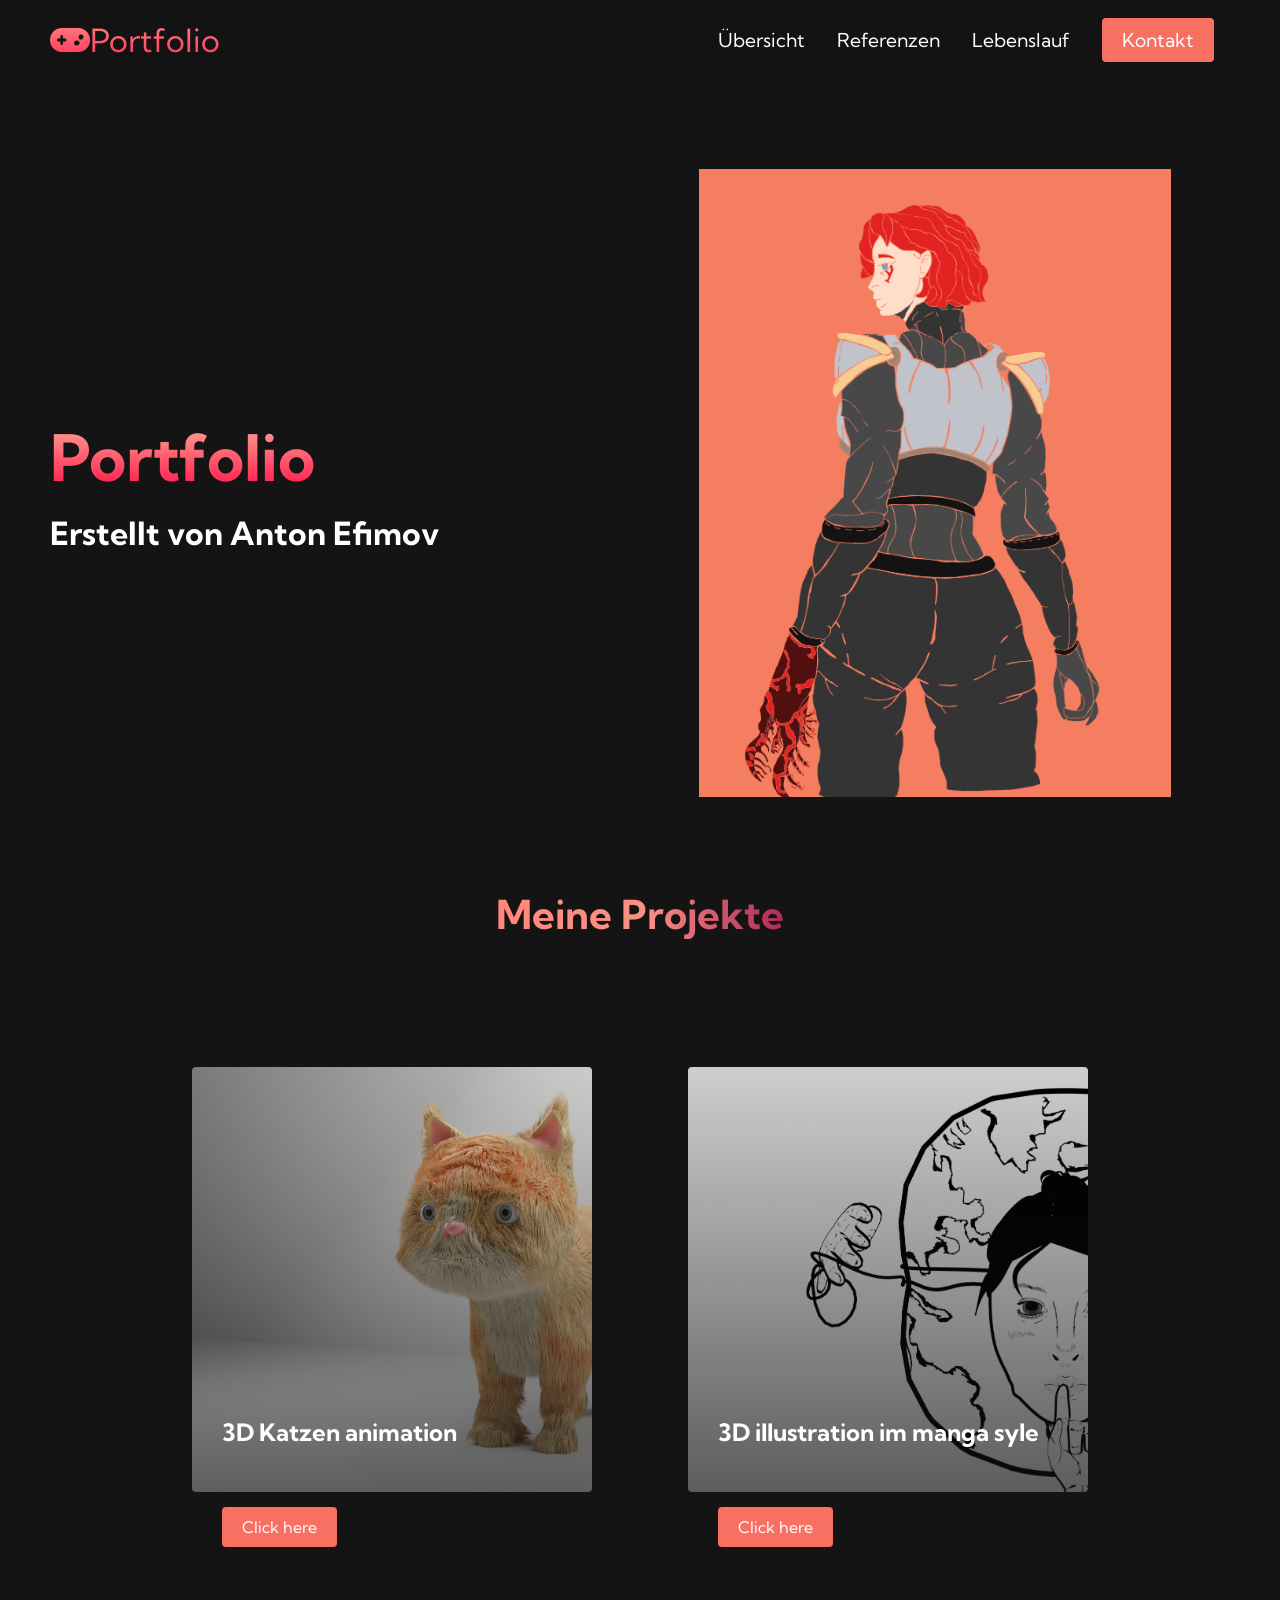
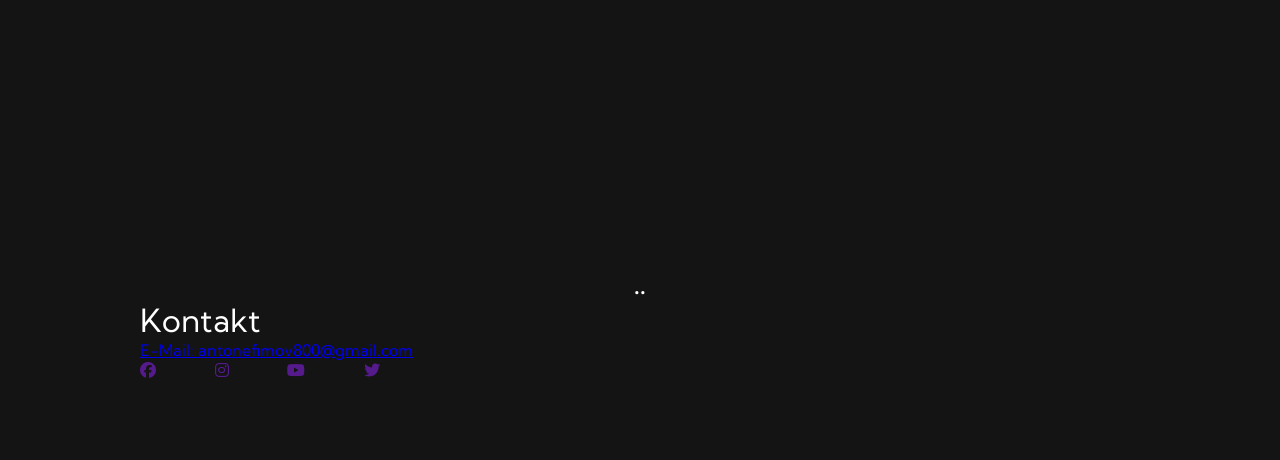
==== index.html @ 34f64ff2 "Add files via upload" ====
<!DOCTYPE html>
<html lang="en">
<head>
  <meta charset="UTF-8" />
  <meta name="viewport" content="width=device-width, 
  initial-scale=1.0"/>
  <title>Projekt RPG</title>
  <link rel="stylesheet" href="Übersicht styles.css"/>
  <link rel="stylesheet" href="https://cdnjs.cloudflare.com/ajax/libs/font-awesome/6.7.2/css/all.min.css" integrity="sha512-Evv84Mr4kqVGRNSgIGL/F/aIDqQb7xQ2vcrdIwxfjThSH8CSR7PBEakCr51Ck+w+/U6swU2Im1vVX0SVk9ABhg==" crossorigin="anonymous" referrerpolicy="no-referrer" />
  
  <link rel="preconnect" href="https://fonts.googleapis.com">
<link rel="preconnect" href="https://fonts.gstatic.com" crossorigin>
<link href="https://fonts.googleapis.com/css2?family=Kumbh+Sans&display=swap" rel="stylesheet">
<link href="file:///C:/Users/efimo/OneDrive/Desktop/Webseite-Arbeitsprope-%20Anton%20Efimov/Portfolio.html">


</head>
 <body>
   <!--Navbar Secktion-->
   <nav class="navbar">
     <div class="navbar__container">
       <a href="" id="navbar__logo">
         <i class="fa-solid fa-gamepad"></i>Portfolio
       </a>

       <div class="navbar__toggle" id="mobile-menu">
         <span class="bar"></span>
         <span class="bar"></span>
         <span class="bar"></span>
       </div>
       <ul class="navbar__menu">
         <li class="navbar__item">
           <a href="index.html" class="navbar__links">Übersicht</a>
         </li>
         <li class="navbar__item">
           <a href="#Projekte" class="navbar__links">Referenzen</a>
         </li>
         <li class="navbar__item">
           <a href="Lebenslauf.html" class="navbar__links">Lebenslauf</a>
         </li>
         <li class="navbar__btn">
           <a href="#Kontakt" class="button">Kontakt</a>
         </li>
        </ul>
     </div>
   </nav>
    
   <!--Hero Section-->
   <div class="main">
     <div class="main__container">
       <div class="main__content">
         <h1>Portfolio</h1>
         <h2></h2>
         <p>Erstellt von Anton Efimov</p>
         </div>
         <div class="main__img--container">
         <img src='bilder/pose 3.png' alt="pic" id="main__img">
        </div>
     </div>
   </div>

   <!--Services Section-->
   <div class="services">
    <h1>Meine Projekte</h1>
    <div class="services__container" id="Projekte">
       <a href="Portfolio copy.html" class="services__card">
        <h2>3D Katzen animation</h2>
        <p></p>
        <button>Click here</button>
       </a>
        <a href="Portfolio.html" class="services__card">
         <h2>3D illustration im manga syle</h2>
         <p></p>
         <button>Click here</button>
        </a>
   </div>
   </div>

   <!--Footer Sektion-->
   <div class="footer__container" id="Kontakt">
   <div class="footer__links">
    <div class="footer__links--wrapper">
     <div class="footer__link--items">
      <h2></h2>
      <a href=""></a>
      <a href=""></a>
      <a href=""></a>
      <a href=""></a>
      <a href=""></a>
     </div>
     <div class="footer__link--items">
      <h2></h2>
      <a href=""></a>
      <a href=""></a>
      <a href=""></a>
      <a href=""></a>
     </div>  
    </div>
    <div class="footer__links--wrapper">
      <div class="footer__link--items">
       <h2>.</h2>
       <a href=""> </a>
       <a href=""></a>
       <a href=""></a>
       <a href=""></a>
      </div>
      <div class="footer__link--items">
       <h2>.</h2>
       <a href=""></a>
       <a href=""></a>
       <a href=""></a>
       <a href=""></a>
      </div>  
     </div>
   </div>
   <div class="social__media">
    <div class="social__media--wrap">
      <div class="footer__logo">
        <a href="" id="footer__logo"><i class=fas
          fa-gem></i>Kontakt</a>
      </div>
      <p class="website__rights"><a href="mailto:antonefimov800@gmail.com">E-Mail: antonefimov800@gmail.com</a></p>
         <div class="social__icons">
          <a href="" class="social__icon--link" target="_blank">
            <i class="fab fa-facebook"></i>
          </a>
          <a href="" class="social__icon--link" target="_blank">
            <i class="fab fa-instagram"></i>
          </a>
          <a href="" class="social__icon--link" target="_blank">
            <i class="fab fa-youtube"></i>
          </a>
          <a href="" class="social__icon--link" target="_blank">
            <i class="fab fa-twitter"></i>
          </a>
         </div>
    </div>
   </div>
   </div>
   

   <script src="app.js"></script>       
  </body>
</html>
---- Übersicht styles.css ----
*{
  box-sizing: border-box;
  margin: 0;
  padding: 0;
  font-family: 'Kumbh Sans', sans-serif;
}

.navbar {
  background: #131313;
  height: 80px;
  display: flex;
  justify-content: center;
  align-items: center;
  font-size: 1.2rem;
  position: sticky;
  top: 0;
  z-index: 999;
}


.navbar__container {
  display: flex;
  justify-content: space-between;
  height: 80px;
  z-index: 1;
  width: 100%;
  max-width: 1300px;
  margin: 0 auto;
  padding: 0 50px;
}

#navbar__logo{
  background-color:#ff8177;
  background-image: linear-gradient(to top, #ff0844 0%, #ffb199 100%);
  background-size: 100%;
  -webkit-background-clip: text;
  -moz-background-clip: text;
  -webkit-text-fill-color: transparent;
  -moz-text-fill-color: transparent;
  display: flex;
  align-items: center;
  cursor: pointer;
  text-decoration: none;
  font-size: 2rem;
}

.fa-gem{
  margin-right: 0.5rem;
}

.navbar__menu{
  display: flex;
  align-items: center;
  list-style: none;
  text-align: center;
}

.navbar__item{
  height: 80px;
}

.navbar__links {
  color: #fff;
  display: flex;
  align-items: center;
  justify-content: center;
  text-decoration: none;
  padding: 0 1rem;
  height: 100%;
}

.navbar__btn {
 display: flex;
 justify-content: center;
 align-items: center;
 padding: 0 1rem;
 width: 100%;
}

.button{
  display: flex;
  justify-content: center;
  align-items: center;
  text-decoration: none;
  padding: 10px 20px;
  height: 100%;
  width: 100%;
  border: none;
  outline: none;
  border-radius: 4px;
  background: #f77062;
  color: #fff;
}

.button:hover{
  background: #4837ff;
  transition: all 0.3s ease;
}

.navbar__links:hover{
  color: #f77062;
  transition: all 0.3s ease;
}

@media screen and (max-width: 960px) {
  .navbar__container {
    display: flex;
    justify-content: space-between;
    align-items: center;
    height: 80px;
    width: 100%;
    max-width: 1300px;
    padding: 0;
    z-index: 10;
  }

  .navbar__menu {
    display: grid;
    grid-template-columns: 1fr;
    width: 100%;
    margin: 0;
    position: absolute;
    top: -100vh;
    opacity: 0;
    transition: all 0.5s ease;
    height: 50vh;
    background: #131313;
    z-index: 1;
  }

  .navbar__menu.active {
    top: 100%;
    opacity: 1;
    z-index: 99;
    font-size: 1.6rem;
  }

  #navbar__logo {
    padding-left: 25px;
  }

  
  .navbar__toggle .bar {
    display: block;
    width: 25px;
    height: 3px;
    margin: 5px auto;
    background: #fff;
    cursor: pointer;
    transition: all 0.3s ease-in-out;
  }

  .navbar__item {
    width: 100%;
  }

  .navbar__links {
    display: flex;
    justify-content: center;
    align-items: center;
    padding: 2rem;
    width: 100%;
    text-align: center;
  }

  #mobile-menu {
    position: absolute;
    top: 20%;
    right: 5%;
    transform: translate(5%, 20%);
  }

  .navbar__btn {
    padding-bottom: 2rem;
  }

  .button {
    display: flex;
    justify-content: center;
    align-items: center;
    width: 80%;
    height: 80px;
    margin: 0 auto;
  }

 
  #mobile-menu.is-active .bar:nth-child(2) {
    opacity: 0;
  }

  #mobile-menu.is-active .bar:nth-child(1) {
    transform: translateY(8px) rotate(45deg);
  }

  #mobile-menu.is-active .bar:nth-child(3) {
    transform: translateY(-8px) rotate(-45deg);
  }
}


/*Hero Section CSS*/
.main {
  background-color: #141414;
}

.main__container {
  display: grid;
  grid-template-columns: 1fr 1fr;
  align-items: center;
  justify-self: center;
  margin: 0 auto;
  height: 90vh;
  background-color: #141414;
  z-index: 1;
  width: 100%;
  max-width: 1300px;
  padding: 0 50px;
}

.main__content h1 {
  font-size: 4rem;
  background-color: #ff8177;
  background-image: linear-gradient(to top, #ff0844 0%, #ffb199 100%);
  background-size: 100%;
  -webkit-background-clip: text;
  -moz-background-clip: text;
  background-clip: text;
  -webkit-text-fill-color: transparent;
  -moz-text-fill-color: transparent;
}

.main__content h2 {
  font-size: 4rem;
  background-color: #ff8177;
  background-image: linear-gradient(to top, #b721ff 0%, #21d4fd 100%);
  background-size: 100%;
  -webkit-background-clip: text;
  -moz-background-clip: text;
  background-clip: text;
  -webkit-text-fill-color: transparent;
  -moz-text-fill-color: transparent;
}

.main__content p{
  margin-top: 1rem;
  font-size: 2rem;
  font-weight:700;
  color: #fff;
}


.main__img--container {
  text-align: center;
}

#main__img{
  height: 80%;
  width: 80%;
}

/*Mobile*/
@media screen and (max-width: 768px) {
  .main__container{
    display: grid;
    grid-template-columns: auto;
    align-items: center;
    justify-self: center;
    width: 100%;
    margin: 0 auto;
    height: 90vh;
  }

  .main__content {
    text-align: center;
    margin-bottom: 4rem;
  }

  .main__content h1 {
    font-size: 2.5rem;
    margin-top: 2rem;
  }

  .main__content h2 {
    font-size: 3rem;
  }

  .main__content p {
  margin-top: 1rem;
  font-size: 1.5rem;
  }
  
}


@media screen and (max-width: 480px) {
  .main__content h1 {
    font-size: 2rem;
    margin-top: 3rem;
  }

  .main__content h2 {
    font-size: 2rem;
  }

  .main__content p {
  margin-top: 2rem;
  font-size: 1.5rem;
  }

  .main__btn{
     padding: 12px 36px;
     margin: 2.5rem 0;
  }

}

/*Servies Section CSS */
.services {
  background: #141414;
  display: flex;
  flex-direction: column;
  align-items: center;
  height: 100vh;
}

.services h1 {
  background-color: #ff8177;
  background-image: linear-gradient(
    to right,
     #ff8177 0%,
     #ff867a 0%,
     #ff8c7f 21%,
     #f99185 52%,
     #cf556c 78%,
     #b12a5b 100%
   );
   background-size: 100%;
   margin-bottom: 5rem;
   font-size: 2.5rem;
   -webkit-background-clip: text;
   -moz-background-clip: text;
   background-clip: text;
   -webkit-text-fill-color: transparent;
   -moz-text-fill-color: transparent;
}

.services__container{
  display: flex;
  justify-content: center;
  flex-wrap: wrap;
}

.services__card {
  margin: 3rem;
  height: 425px;
  width: 400px;
  border-radius : 4px;
  background-image: linear-gradient(to bottom, rgba(0,0,0,0) 0%, rgba(17,
  17,17, 0.6) 100%), url('bilder/katze.png');
  background-size: cover;
  position: relative;
  color: #fff;
}

.services__card:nth-child(2) {
  background-image: linear-gradient(
    to bottom,
    rgba(0,0,0,0) 0%,
    rgba(17,17,17,0.6) 100%
  ),
  url('bilder/Bild.png');
}

.services h2 {
  position:absolute;
  top: 350px;
  left: 30px;
}

.services__card p {
  position: absolute;
  top: 400px;
  left: 30px;
}

.services__card button{
  color: #fff;
  padding: 10px 20px;
  border: none;
  outline: none;
  border-radius: 4px;
  background: #f77062;
  position: absolute;
  top: 440px;
  left: 30px;
  font-size: 1rem;
  cursor: pointer;
}

.services__card:hover {
  transform: scale(1.075);
  transition: 0.2s ease-in;
  cursor: pointer;
}

@media screen and (max-width: 960px) {
  .services {
    height: 1600px;
  }

  .services h1 {
    font-size: 2rem;
    margin-top: 12rem;
  }
}

@media screen and (max-width: 480px) {
  .services{
    height: 1400px;
  }

  .services h1 {
    font-size: 1.2rem;
  }

  .services__card {
    width: 300px;
  }
}

/* Footer CSS */
.footer__container{
  background-color: #141414;
  padding: 5rem 0;
  display: flex;
  flex-direction: column;
  justify-content: center;
  align-items: center;
}

#footer__logo {
  color: #fff;
  display: flex;
  align-items: center;
  cursor: pointer;
  text-decoration: none;
  font-size: 2rem;
}

.footer__links {
  width: 100%;
  max-width: 1000px;
  display: flex;
  justify-content: center;
  color: #fff;
}

.footer__links--wrapper{
  display: flex;
}

.footer__links--items{
  display:flex ;
  flex-direction: column;
  align-items: flex-start;
  width: 160px;
  text-align: left;
  width: 160px;
  box-sizing: border-box;
}

.footer__links--items h2 {
  margin-bottom: 16px;
}

.footer__links--items > h2 {
  color: #fff;
}

.footer__link--items a {
  color: #fff;
  text-decoration: none;
  margin-bottom: 0.5rem;
}

.footer__links--items a:hover {
  color: #e9e9e9;
  transition: 0.3s ease-out;
}

/* Social Icons*/
.social__icons--link {
  color: #fff;
  font-size: 24px;
}

.social__media {
  max-width: 1000px;
  width: 100%;
}

.social__media--warp {
  display: flex;
  justify-content: space-between;
  align-items: center;
  width: 90%;
  max-width: 1000px;
  margin: 40px auto 0 auto;
}

.social__icons {
  display: flex;
  justify-content: space-between;
  align-items: center;
  width: 240px;
}

.social__logo {
  color: #fff;
  justify-self: flex-start;
  margin-left: 20px;
  cursor: pointer;
  text-decoration: none;
  font-size: 2rem;
  display: flex;
  align-items: center;
  margin-bottom: 16px;
}

.website__rights {
  color: #fff;
}

@media screen and (max-width: 820px) {
 .footer__links {
  padding-top: 2rem;
 }

 #footer__logo {
  margin-bottom: 2rem;
 }

 .website__rights {
  margin-bottom: 2rem;
 }

 .footer__links--wrapper {
  flex-direction: column;
 }

 .social__media--warp {
  flex-direction: column;
 }
}

@media screen and (max-width: 480px) {
  .footer__link--items {
    margin: 0;
    padding: 10px;
    width: 100%;
  }
}
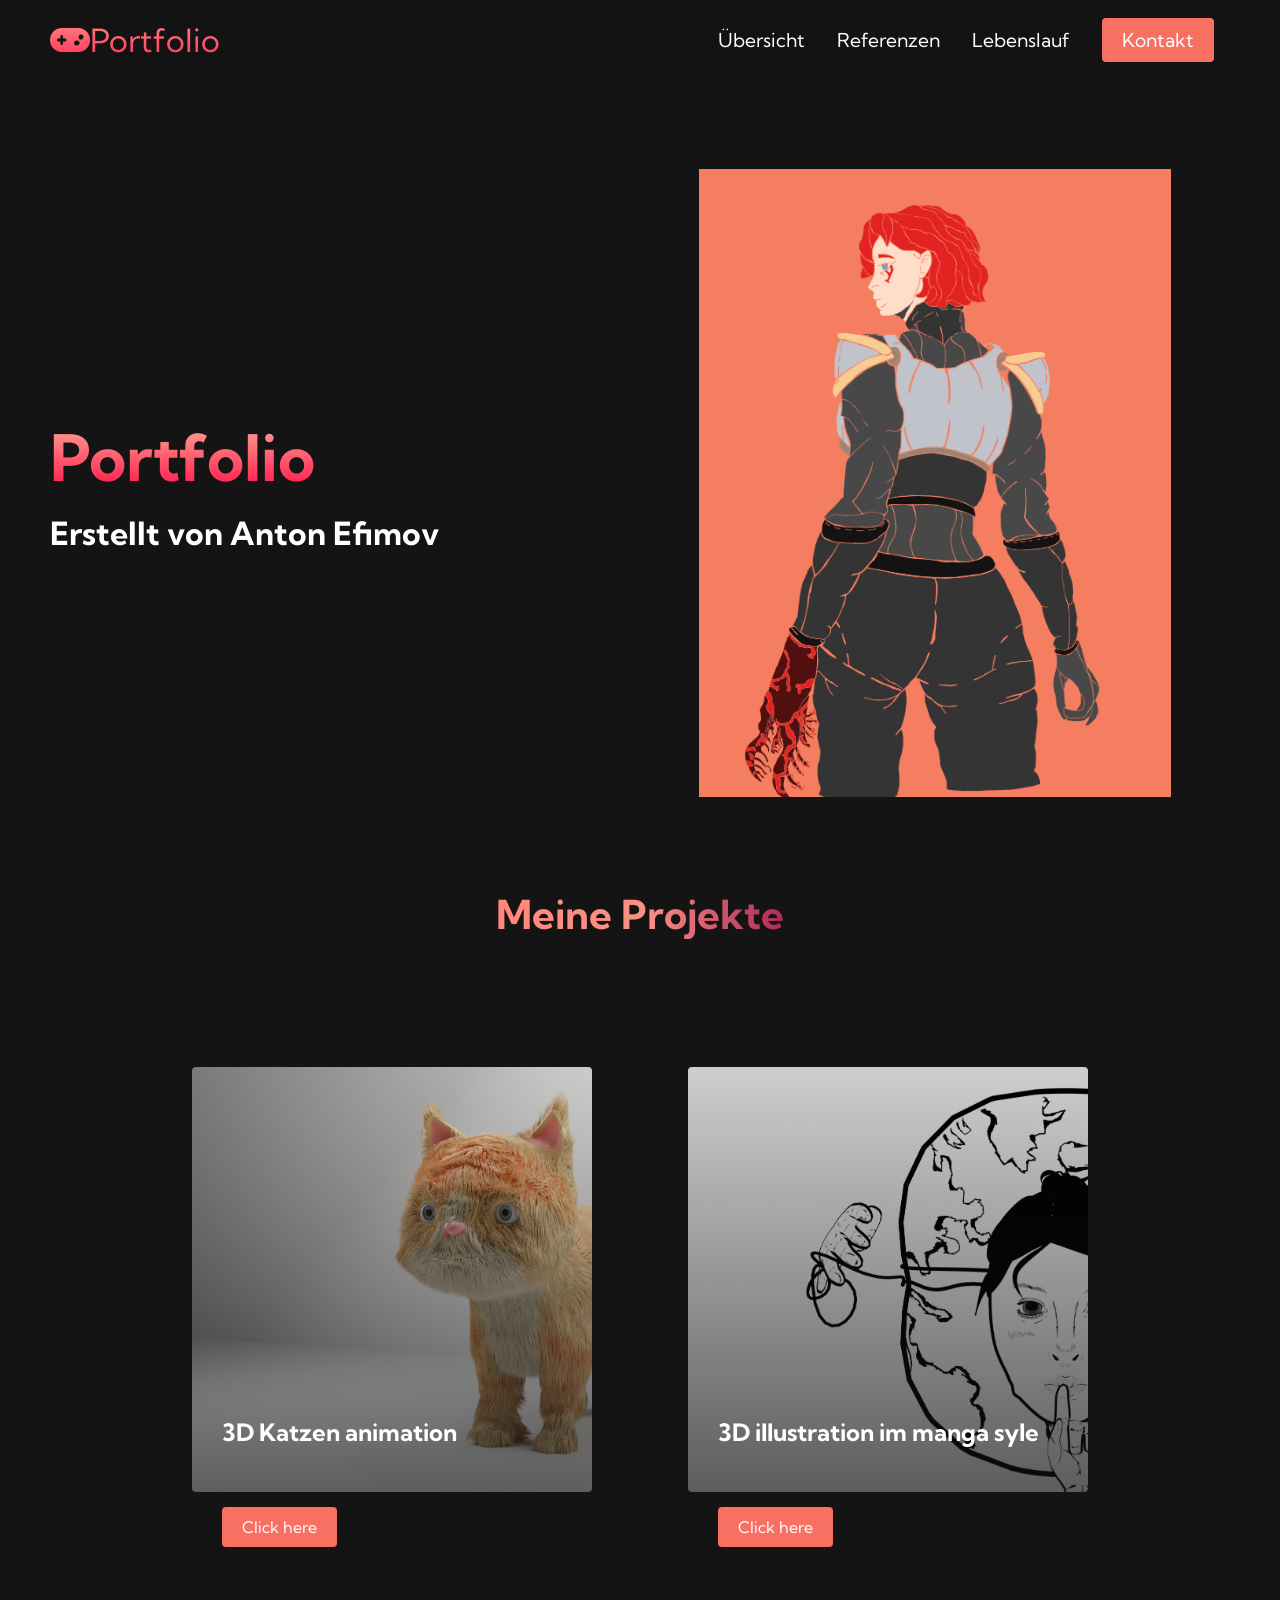
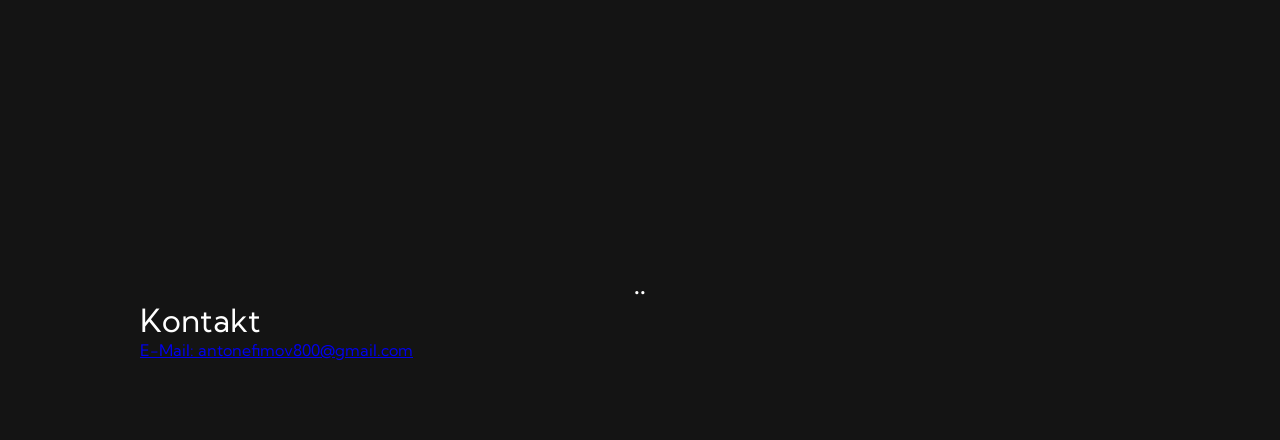
==== commit 077e45d1: "Update index.html" ====
--- a/index.html
+++ b/index.html
@@ -120,18 +120,13 @@
           fa-gem></i>Kontakt</a>
       </div>
       <p class="website__rights"><a href="mailto:antonefimov800@gmail.com">E-Mail: antonefimov800@gmail.com</a></p>
-         <div class="social__icons">
           <a href="" class="social__icon--link" target="_blank">
-            <i class="fab fa-facebook"></i>
           </a>
           <a href="" class="social__icon--link" target="_blank">
-            <i class="fab fa-instagram"></i>
           </a>
           <a href="" class="social__icon--link" target="_blank">
-            <i class="fab fa-youtube"></i>
           </a>
           <a href="" class="social__icon--link" target="_blank">
-            <i class="fab fa-twitter"></i>
           </a>
          </div>
     </div>
@@ -144,3 +139,4 @@
 </html>
 
 
+
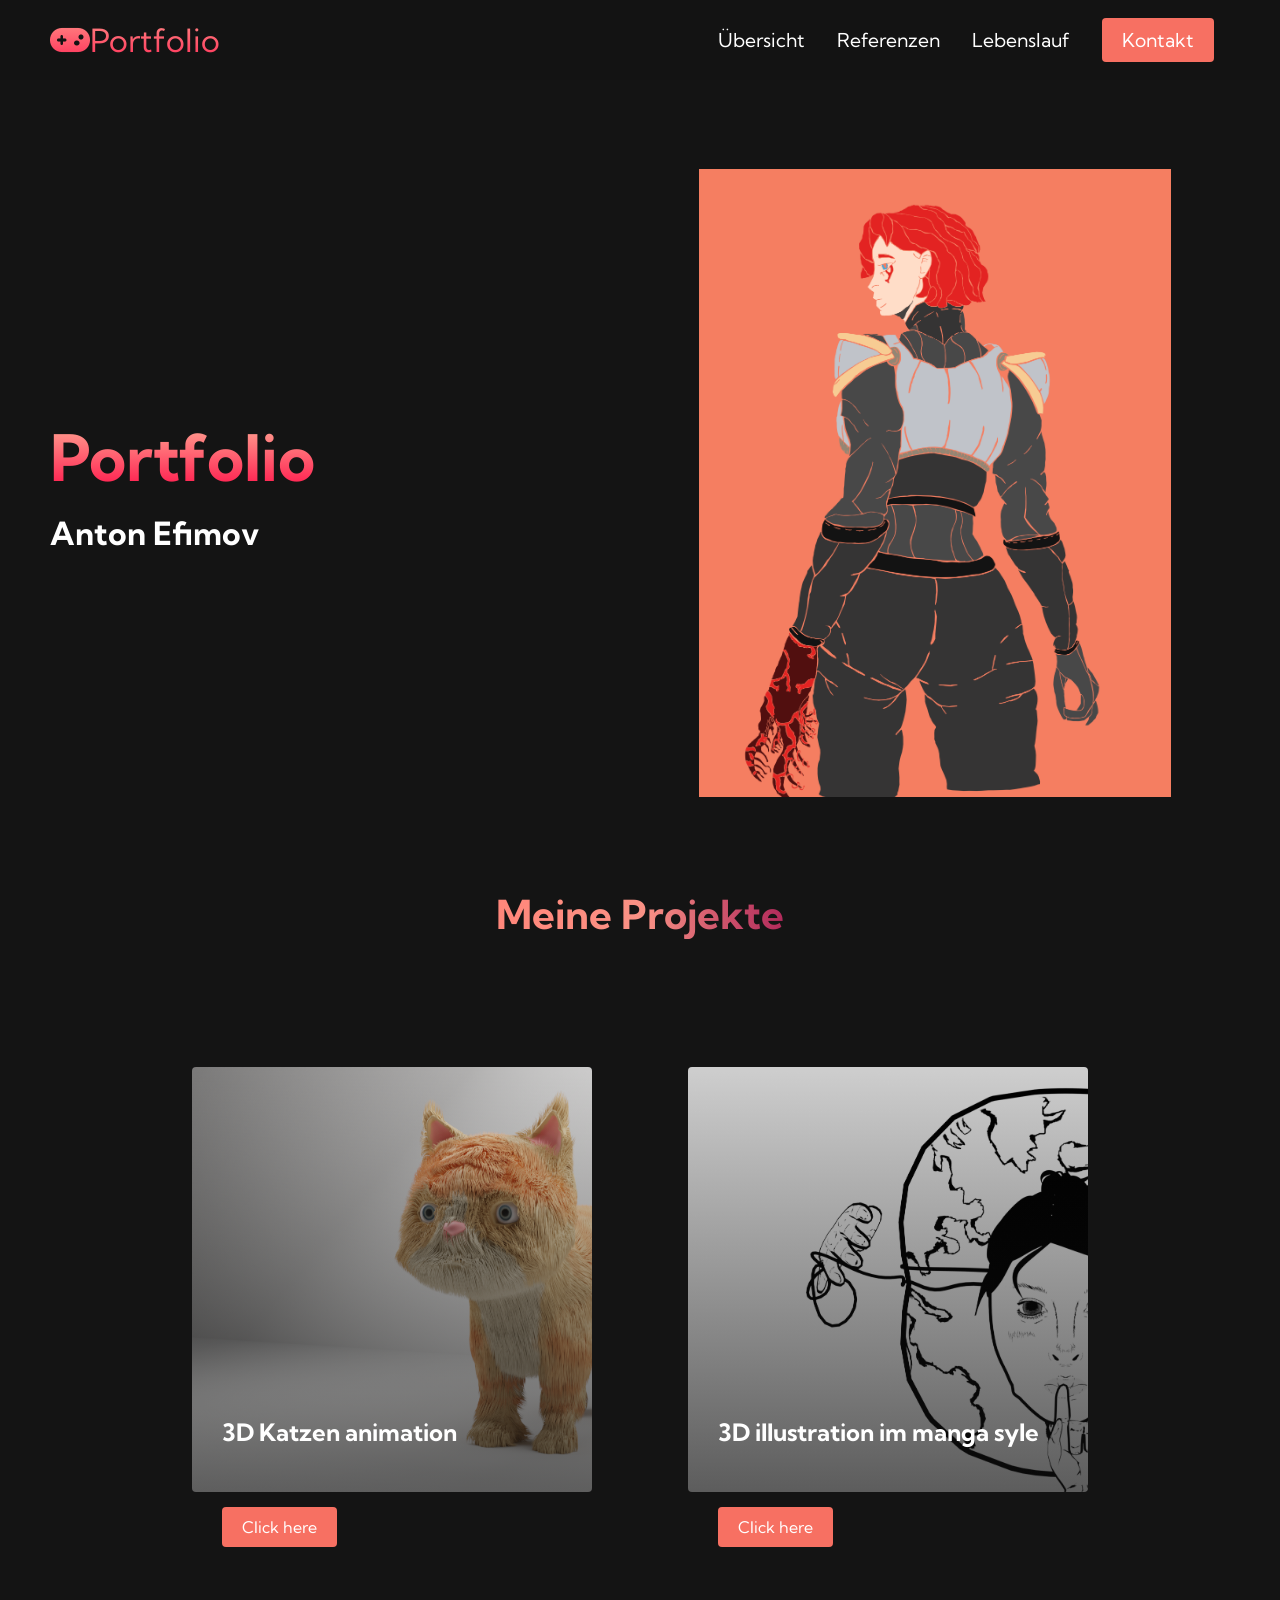
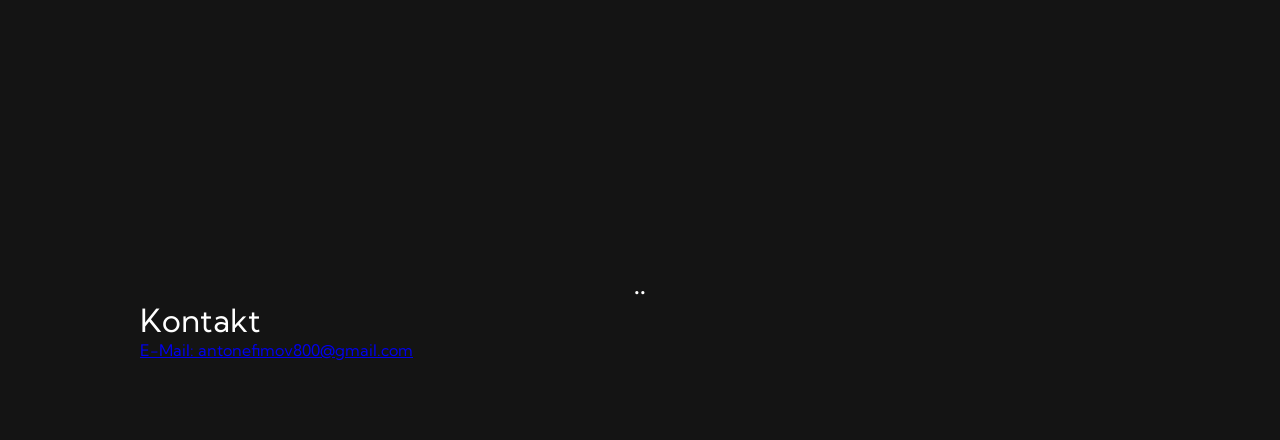
==== commit 94171bd9: "Update index.html" ====
--- a/index.html
+++ b/index.html
@@ -51,7 +51,7 @@
        <div class="main__content">
          <h1>Portfolio</h1>
          <h2></h2>
-         <p>Erstellt von Anton Efimov</p>
+         <p>Anton Efimov</p>
          </div>
          <div class="main__img--container">
          <img src='bilder/pose 3.png' alt="pic" id="main__img">
@@ -140,3 +140,4 @@
 
 
 
+
